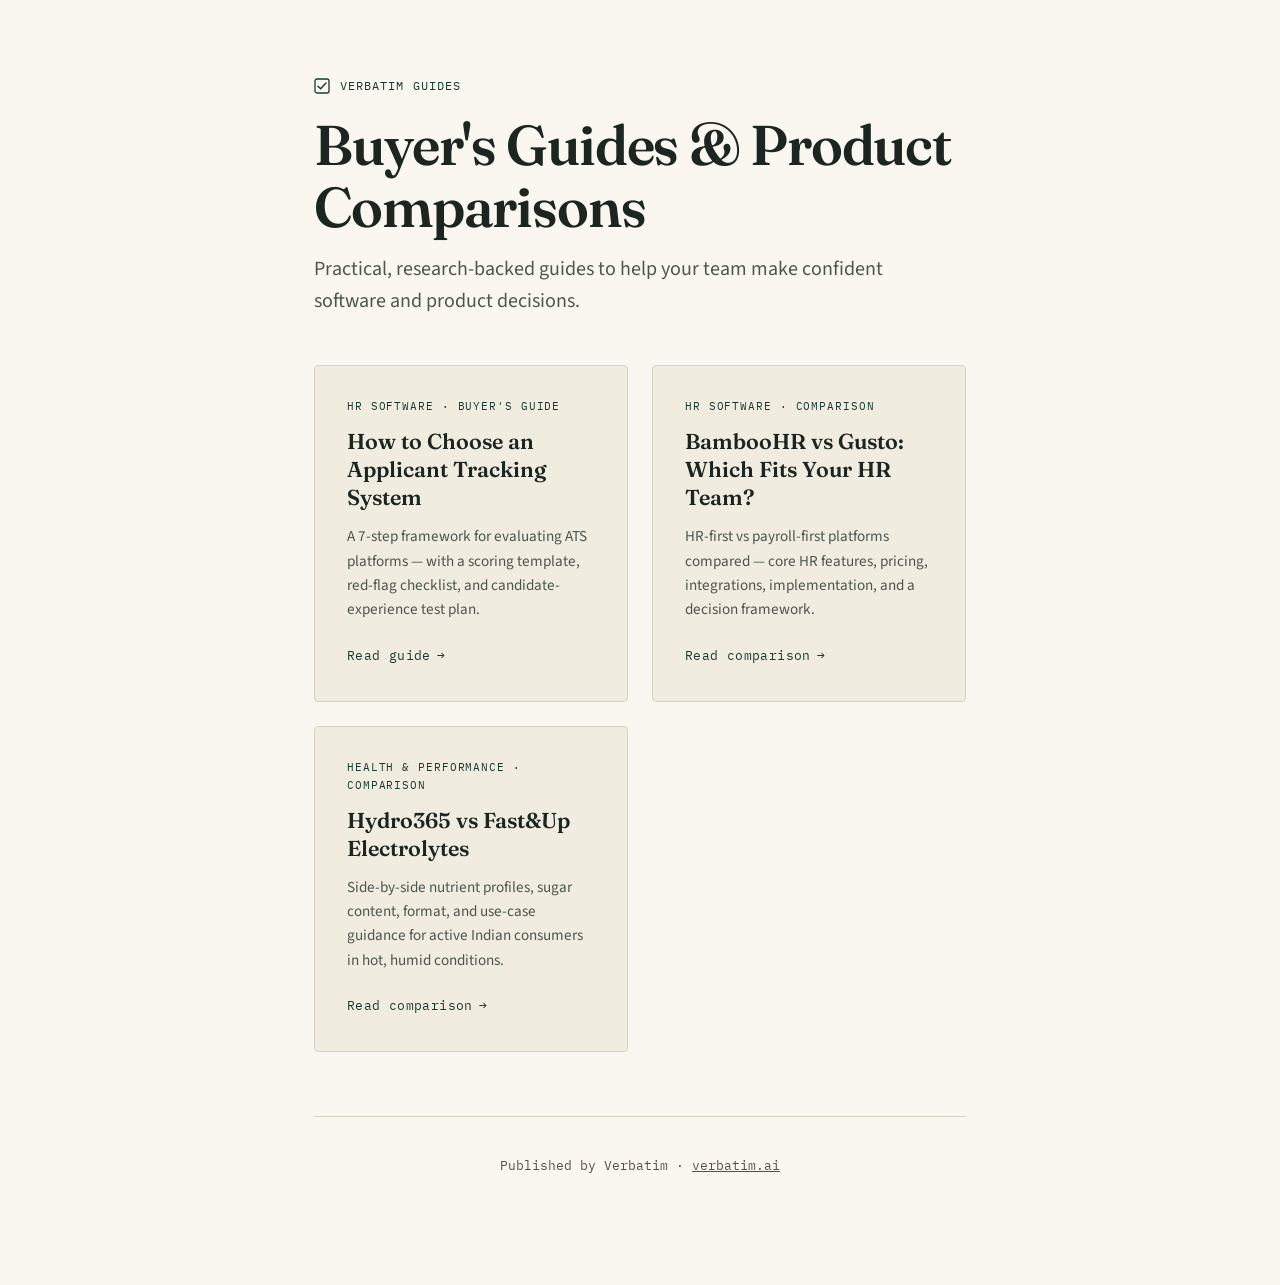
==== index.html @ 28d7bf25 "Add 3 HTML guides + index page" ====
<!DOCTYPE html>
<html lang="en">
<head>
    <meta charset="UTF-8">
    <meta name="viewport" content="width=device-width, initial-scale=1.0">
    <title>Verbatim — Buyer's Guides & Comparisons</title>
    <style>
        :root {
            --ink: #1c2621;
            --ink-soft: #4b564e;
            --ground: #faf7f1;
            --card: #f1ece0;
            --line: #d8d2c4;
            --forest: #1f4a3d;
            --forest-strong: #163a30;
            --amber: #c98a2c;
            --amber-ink: #241a06;
            --font-display: "Fraunces", ui-serif, Georgia, "Times New Roman", serif;
            --font-body: "Source Sans 3", ui-sans-serif, system-ui, -apple-system, "Segoe UI", sans-serif;
            --font-mono: "IBM Plex Mono", ui-monospace, "SFMono-Regular", Menlo, Consolas, monospace;
        }
        @media (prefers-color-scheme: dark) {
            :root:not([data-theme="light"]) {
                --ink: #f1eee5;
                --ink-soft: #b9c2b7;
                --ground: #101309;
                --card: #191d15;
                --line: #2a3025;
                --forest: #79c4a0;
                --forest-strong: #9adcbb;
                --amber: #e9b15c;
                --amber-ink: #221a08;
            }
        }
        * { box-sizing: border-box; }
        body {
            margin: 0;
            background: var(--ground);
            color: var(--ink);
            font-family: var(--font-body);
            font-size: 17px;
            line-height: 1.6;
        }
        .page {
            max-width: 700px;
            margin: 0 auto;
            padding: 4rem 1.5rem 6rem;
        }
        .eyebrow {
            display: flex;
            align-items: center;
            gap: 0.6rem;
            font-family: var(--font-mono);
            font-size: 0.78rem;
            letter-spacing: 0.09em;
            text-transform: uppercase;
            color: var(--forest-strong);
            margin-bottom: 1.1rem;
        }
        h1 {
            font-family: var(--font-display);
            font-weight: 600;
            font-size: clamp(2.5rem, 6vw, 3.5rem);
            line-height: 1.1;
            letter-spacing: -0.02em;
            margin: 0 0 1rem;
        }
        .dek {
            font-size: 1.25rem;
            color: var(--ink-soft);
            max-width: 60ch;
            margin: 0 0 3rem;
        }
        .grid {
            display: grid;
            gap: 1.5rem;
            grid-template-columns: repeat(auto-fit, minmax(280px, 1fr));
        }
        .card {
            background: var(--card);
            border: 1px solid var(--line);
            border-radius: 4px;
            padding: 2rem;
            text-decoration: none;
            color: inherit;
            transition: border-color 0.2s, transform 0.2s;
        }
        .card:hover {
            border-color: var(--forest);
            transform: translateY(-2px);
        }
        .card-tag {
            font-family: var(--font-mono);
            font-size: 0.7rem;
            letter-spacing: 0.08em;
            text-transform: uppercase;
            color: var(--forest-strong);
            margin-bottom: 0.75rem;
            display: block;
        }
        .card h2 {
            font-family: var(--font-display);
            font-weight: 600;
            font-size: 1.35rem;
            line-height: 1.3;
            margin: 0 0 0.75rem;
        }
        .card p {
            color: var(--ink-soft);
            font-size: 0.95rem;
            margin: 0 0 1.25rem;
        }
        .card-link {
            font-family: var(--font-mono);
            font-size: 0.8rem;
            letter-spacing: 0.03em;
            color: var(--forest-strong);
            text-decoration: none;
            display: inline-flex;
            align-items: center;
            gap: 0.4rem;
        }
        .card-link::after {
            content: "→";
            transition: transform 0.2s;
        }
        .card:hover .card-link::after {
            transform: translateX(4px);
        }
        footer.page-footer {
            margin-top: 4rem;
            padding-top: 1.6rem;
            border-top: 1px solid var(--line);
            font-family: var(--font-mono);
            font-size: 0.8rem;
            color: var(--ink-soft);
            text-align: center;
        }
        @media (prefers-reduced-motion: reduce) {
            * { animation-duration: 0.001ms !important; transition-duration: 0.001ms !important; }
        }
    </style>
    <link rel="preconnect" href="https://fonts.googleapis.com">
    <link rel="preconnect" href="https://fonts.gstatic.com" crossorigin>
    <link href="https://fonts.googleapis.com/css2?family=Fraunces:opsz,wght@9..144,500;9..144,600&family=Source+Sans+3:wght@400;600;700&family=IBM+Plex+Mono:wght@400;500&display=swap" rel="stylesheet">
</head>
<body>
<div class="page">
    <header>
        <p class="eyebrow">
            <svg class="mark" width="16" height="16" viewBox="0 0 16 16" fill="none" xmlns="http://www.w3.org/2000/svg" aria-hidden="true">
                <rect x="1" y="1" width="14" height="14" rx="2" stroke="currentColor" stroke-width="1.3"/>
                <path d="M4 8.2L6.6 10.8L12 5" stroke="currentColor" stroke-width="1.4" stroke-linecap="round" stroke-linejoin="round"/>
            </svg>
            Verbatim Guides
        </p>
        <h1>Buyer's Guides & Product Comparisons</h1>
        <p class="dek">Practical, research-backed guides to help your team make confident software and product decisions.</p>
    </header>

    <main>
        <div class="grid">
            <a class="card" href="teamtailor.html">
                <span class="card-tag">HR Software · Buyer's Guide</span>
                <h2>How to Choose an Applicant Tracking System</h2>
                <p>A 7-step framework for evaluating ATS platforms — with a scoring template, red-flag checklist, and candidate-experience test plan.</p>
                <span class="card-link">Read guide</span>
            </a>

            <a class="card" href="bamboohr_vs_gusto.html">
                <span class="card-tag">HR Software · Comparison</span>
                <h2>BambooHR vs Gusto: Which Fits Your HR Team?</h2>
                <p>HR-first vs payroll-first platforms compared — core HR features, pricing, integrations, implementation, and a decision framework.</p>
                <span class="card-link">Read comparison</span>
            </a>

            <a class="card" href="hydro365_vs_fastandup.html">
                <span class="card-tag">Health & Performance · Comparison</span>
                <h2>Hydro365 vs Fast&Up Electrolytes</h2>
                <p>Side-by-side nutrient profiles, sugar content, format, and use-case guidance for active Indian consumers in hot, humid conditions.</p>
                <span class="card-link">Read comparison</span>
            </a>
        </div>
    </main>

    <footer class="page-footer">
        <p>Published by Verbatim · <a href="https://verbatim.ai" style="color: inherit;">verbatim.ai</a></p>
    </footer>
</div>
</body>
</html>
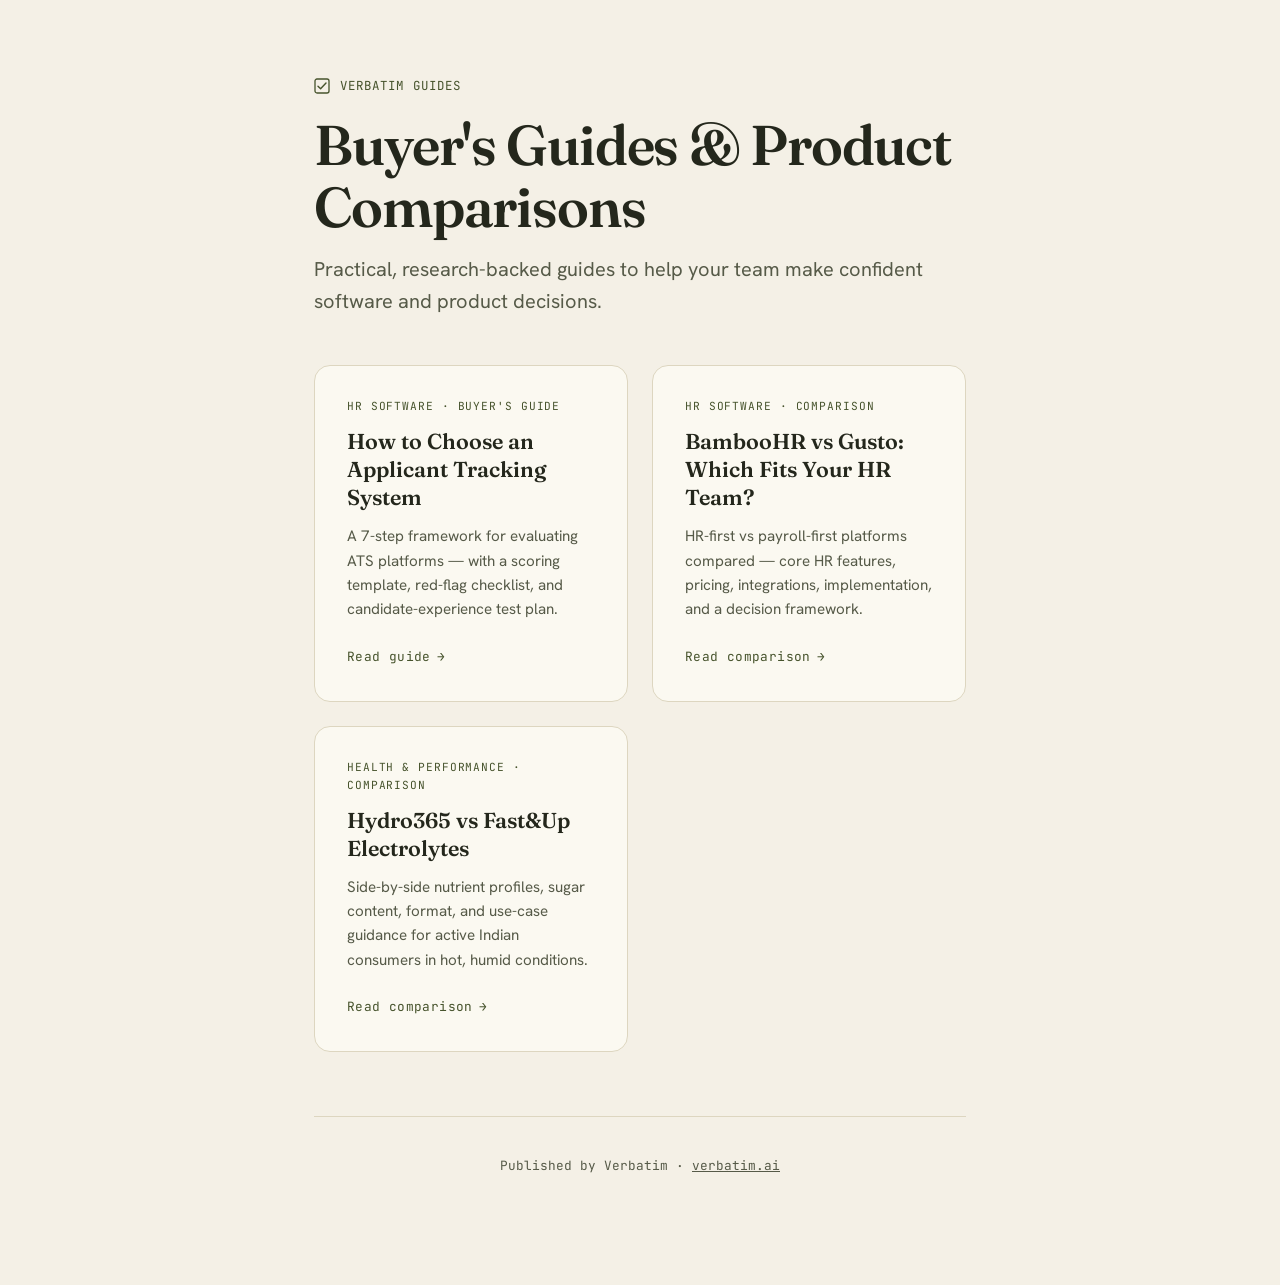
==== commit 1fbe659b: "Restyle blog index to Suminagashi (brand v2.0) design tokens Old page shipped v1 Sage/Heritage palet" ====
--- a/index.html
+++ b/index.html
@@ -6,30 +6,30 @@
     <title>Verbatim — Buyer's Guides & Comparisons</title>
     <style>
         :root {
-            --ink: #1c2621;
-            --ink-soft: #4b564e;
-            --ground: #faf7f1;
-            --card: #f1ece0;
-            --line: #d8d2c4;
-            --forest: #1f4a3d;
-            --forest-strong: #163a30;
-            --amber: #c98a2c;
-            --amber-ink: #241a06;
+            --ink: #24271C;
+            --ink-soft: #565A48;
+            --ground: #F4F0E6;
+            --card: #FBF9F1;
+            --line: #DDD6C0;
+            --forest: #5C6B3C;
+            --forest-strong: #46532C;
+            --amber: #C25A2E;
+            --amber-ink: #A2461F;
             --font-display: "Fraunces", ui-serif, Georgia, "Times New Roman", serif;
-            --font-body: "Source Sans 3", ui-sans-serif, system-ui, -apple-system, "Segoe UI", sans-serif;
-            --font-mono: "IBM Plex Mono", ui-monospace, "SFMono-Regular", Menlo, Consolas, monospace;
+            --font-body: "Hanken Grotesk", ui-sans-serif, system-ui, -apple-system, "Segoe UI", sans-serif;
+            --font-mono: "JetBrains Mono", ui-monospace, "SFMono-Regular", Menlo, Consolas, monospace;
         }
         @media (prefers-color-scheme: dark) {
             :root:not([data-theme="light"]) {
-                --ink: #f1eee5;
-                --ink-soft: #b9c2b7;
-                --ground: #101309;
-                --card: #191d15;
-                --line: #2a3025;
-                --forest: #79c4a0;
-                --forest-strong: #9adcbb;
-                --amber: #e9b15c;
-                --amber-ink: #221a08;
+                --ink: #ECEAD8;
+                --ink-soft: #CFCDBA;
+                --ground: #23271A;
+                --card: #2C3122;
+                --line: #3A4030;
+                --forest: #A9B97E;
+                --forest-strong: #A9B97E;
+                --amber: #D2742E;
+                --amber-ink: #D2742E;
             }
         }
         * { box-sizing: border-box; }
@@ -79,15 +79,16 @@
         .card {
             background: var(--card);
             border: 1px solid var(--line);
-            border-radius: 4px;
+            border-radius: 16px;
             padding: 2rem;
             text-decoration: none;
             color: inherit;
-            transition: border-color 0.2s, transform 0.2s;
+            transition: border-color 0.18s, transform 0.18s, box-shadow 0.18s;
         }
         .card:hover {
             border-color: var(--forest);
-            transform: translateY(-2px);
+            transform: translateY(-3px);
+            box-shadow: 0 16px 36px -18px rgba(36,39,28,.30);
         }
         .card-tag {
             font-family: var(--font-mono);
@@ -142,7 +143,7 @@
     </style>
     <link rel="preconnect" href="https://fonts.googleapis.com">
     <link rel="preconnect" href="https://fonts.gstatic.com" crossorigin>
-    <link href="https://fonts.googleapis.com/css2?family=Fraunces:opsz,wght@9..144,500;9..144,600&family=Source+Sans+3:wght@400;600;700&family=IBM+Plex+Mono:wght@400;500&display=swap" rel="stylesheet">
+    <link href="https://fonts.googleapis.com/css2?family=Fraunces:opsz,wght@9..144,500;9..144,600&family=Hanken+Grotesk:wght@400;600;700&family=JetBrains+Mono:wght@400;500&display=swap" rel="stylesheet">
 </head>
 <body>
 <div class="page">
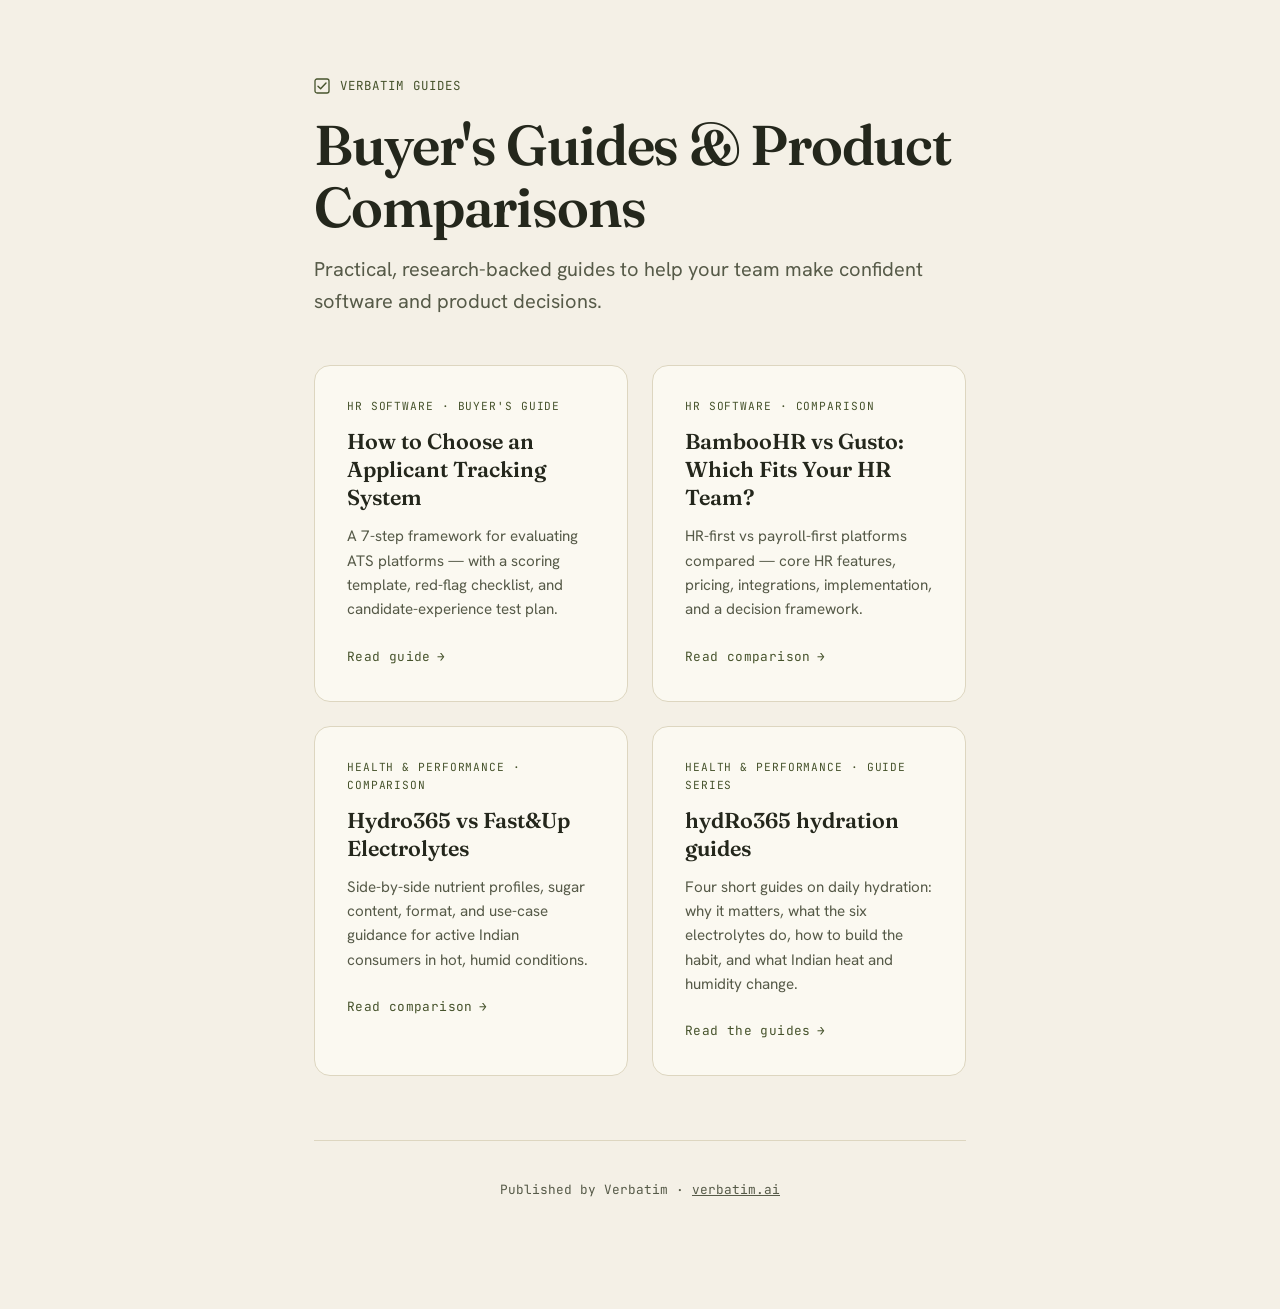
==== commit 68657155: "Publish hydRo365 guides 2-4, guides index and series navigation; link from blog index Co-Authored-By" ====
--- a/index.html
+++ b/index.html
@@ -181,6 +181,13 @@
                 <p>Side-by-side nutrient profiles, sugar content, format, and use-case guidance for active Indian consumers in hot, humid conditions.</p>
                 <span class="card-link">Read comparison</span>
             </a>
+
+            <a class="card" href="hydro365/">
+                <span class="card-tag">Health &amp; Performance · Guide series</span>
+                <h2>hydRo365 hydration guides</h2>
+                <p>Four short guides on daily hydration: why it matters, what the six electrolytes do, how to build the habit, and what Indian heat and humidity change.</p>
+                <span class="card-link">Read the guides</span>
+            </a>
         </div>
     </main>
 
